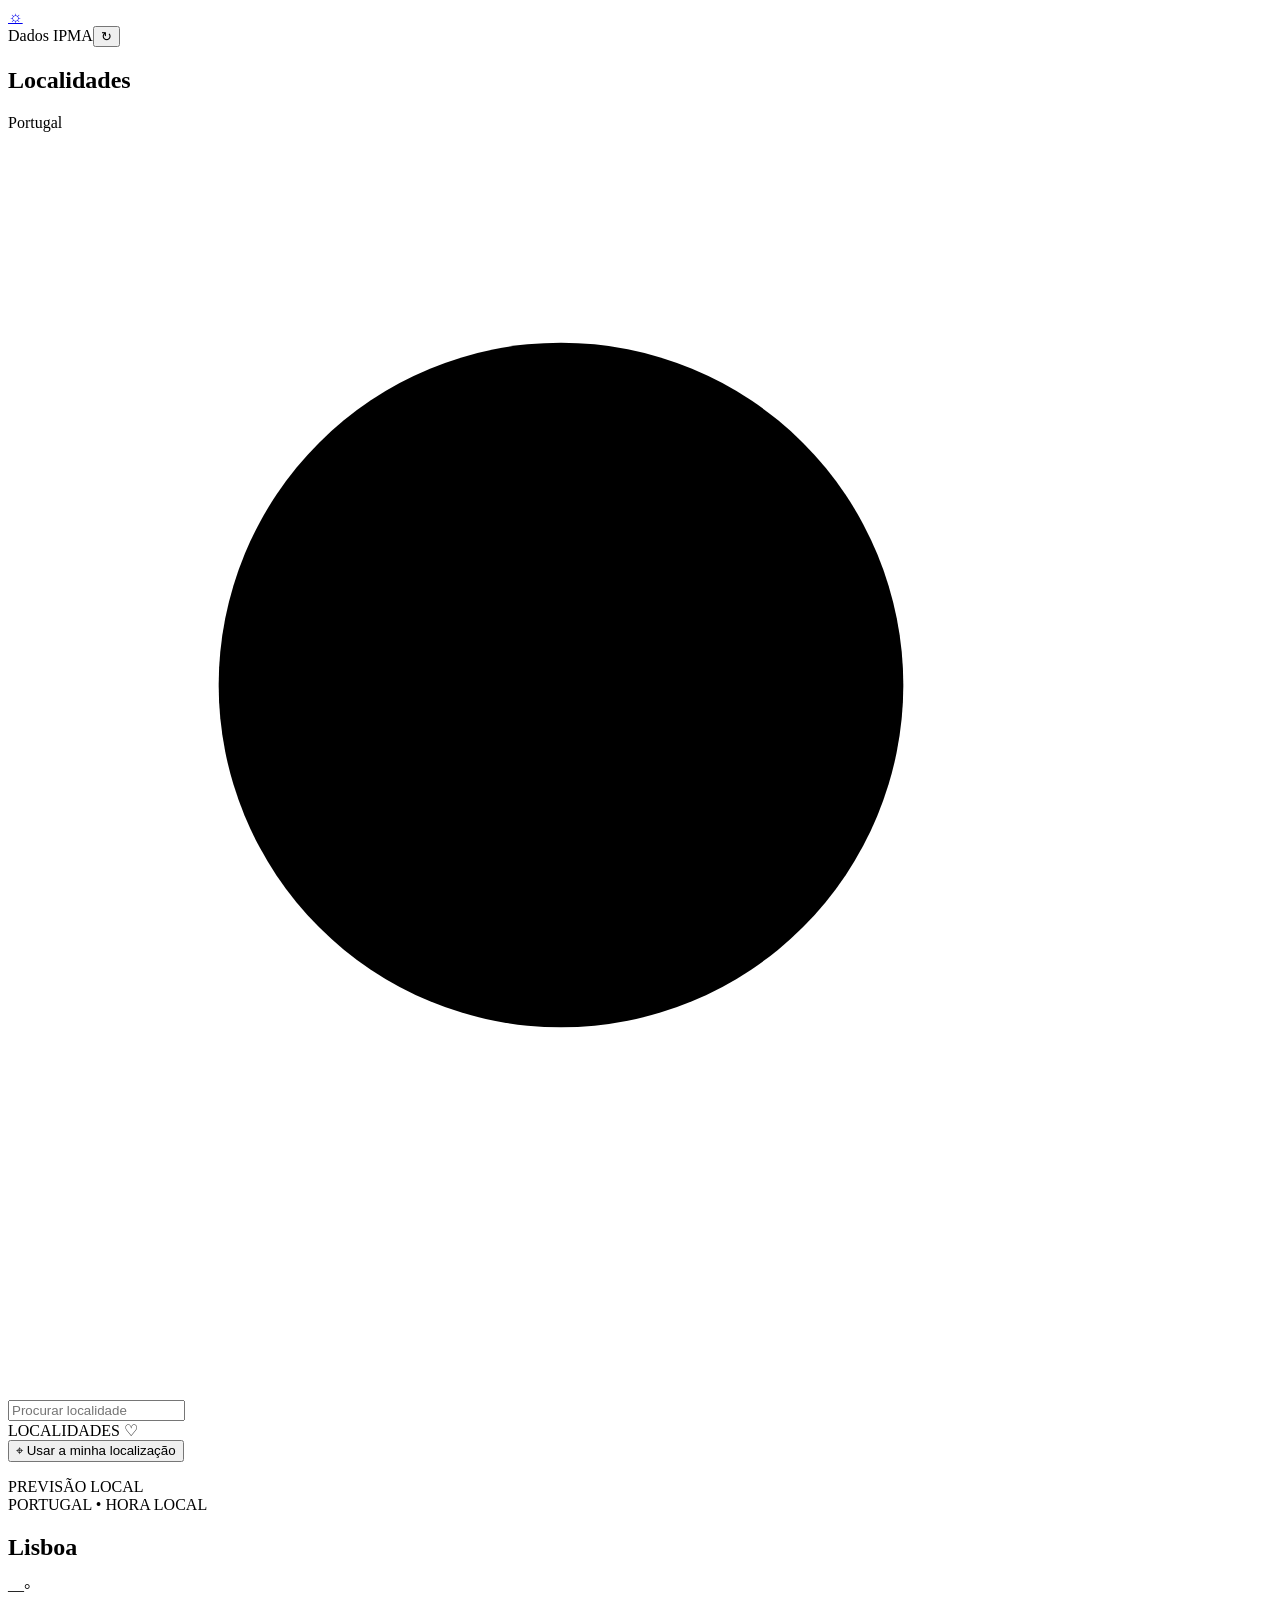
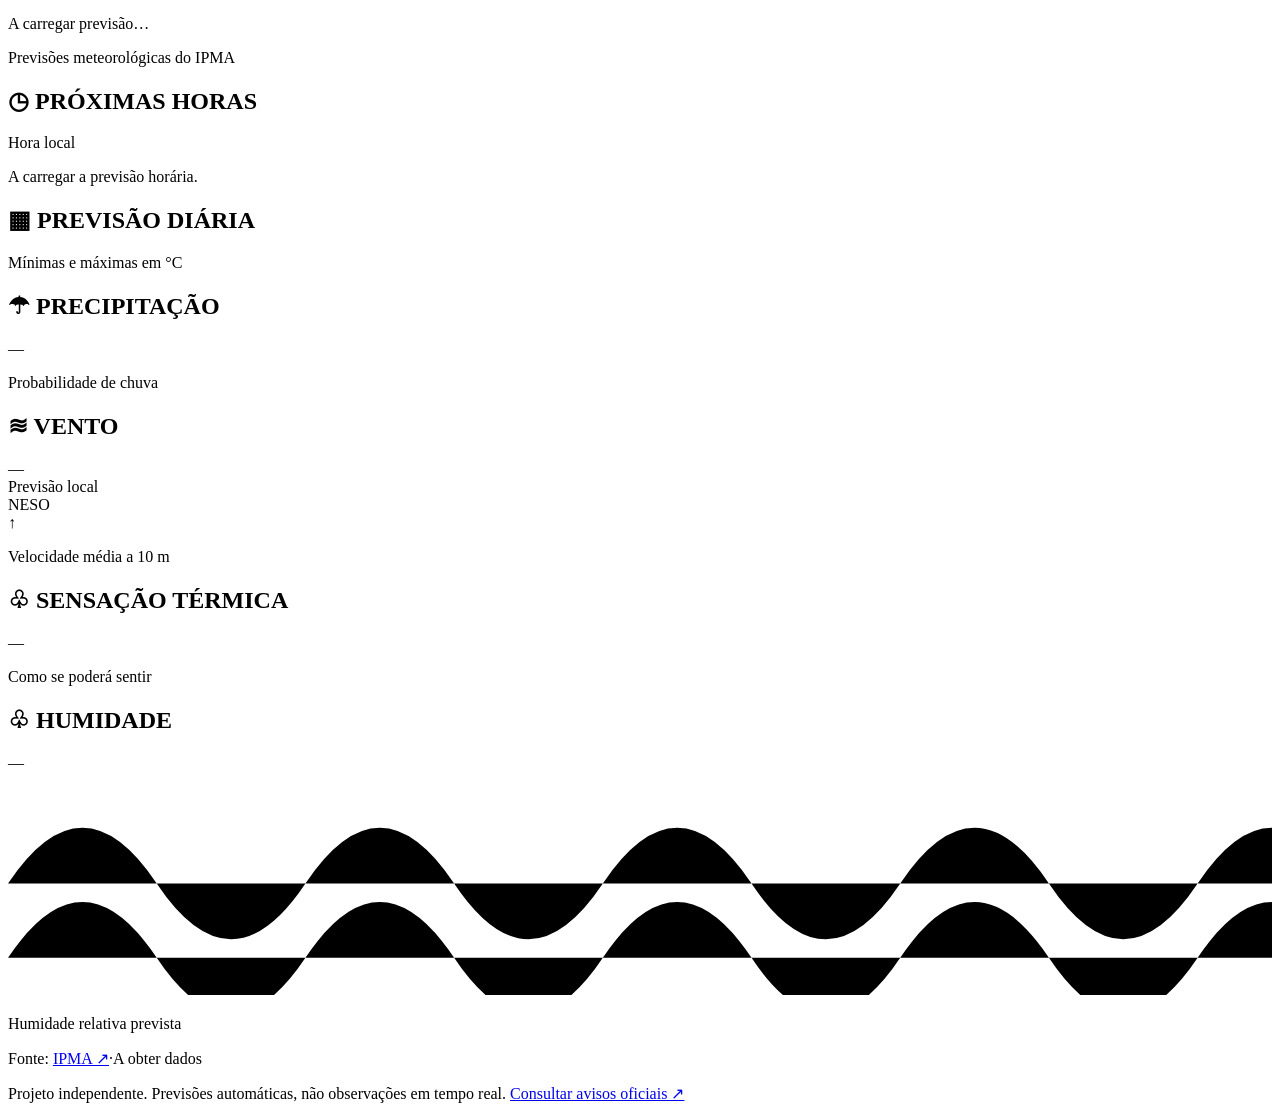
==== public/index.html @ 50a28785 "feat: publish IPMA liquid glass weather app" ====
<!doctype html>
<html lang="pt-PT">
<head><meta charset="utf-8"><meta name="viewport" content="width=device-width, initial-scale=1"><meta name="theme-color" content="#387aaa"><meta name="description" content="Previsões meteorológicas para Portugal com dados do IPMA."><title>Previsão IPMA</title><link rel="icon" href="data:image/svg+xml,%3Csvg xmlns='http://www.w3.org/2000/svg' viewBox='0 0 64 64'%3E%3Ctext y='52' font-size='52'%3E☀️%3C/text%3E%3C/svg%3E"><link rel="stylesheet" href="/style.css"><script src="/vendor/liquidGL.js" defer></script><script src="/app.js" defer></script></head>
<body>
<div class="sky-frame" aria-hidden="true"><div class="sky"><div class="sun-glow"></div><div class="cloud cloud-one"></div><div class="cloud cloud-two"></div><div class="horizon"></div></div></div>
<div class="app-shell">
<header class="topbar"><a class="brand" href="/" aria-label="Início"><span class="brand-sun" aria-hidden="true">☼</span></a><div class="top-actions"><span class="source-pill"><i></i> Dados IPMA</span><button id="refresh" class="icon-button" aria-label="Atualizar previsão" title="Atualizar previsão">↻</button></div></header>
<div class="layout">
<aside class="sidebar glass">
<div class="sidebar-heading"><h2>Localidades</h2><span>Portugal</span></div>
<label class="search"><svg viewBox="0 0 24 24" aria-hidden="true"><circle cx="10.5" cy="10.5" r="6.5"/><path d="m16 16 4.5 4.5"/></svg><input id="search" type="search" placeholder="Procurar localidade" aria-label="Procurar localidade" autocomplete="off"></label>
<div id="search-results" class="search-results" aria-label="Resultados da pesquisa" hidden></div>
<div class="locations-label">LOCALIDADES <span>♡</span></div><nav id="locations" aria-label="Localidades favoritas"></nav>
<button id="locate" class="locate-button"><span>⌖</span> Usar a minha localização</button><p id="location-message" class="small-note" role="status"></p>
</aside>
<main id="main" aria-busy="true">
<div class="main-top"><span id="date-label"></span><span class="forecast-badge">PREVISÃO LOCAL</span></div>
<section class="hero" aria-labelledby="city"><div class="place-eyebrow">PORTUGAL <span>•</span> <span id="local-clock">HORA LOCAL</span></div><h1 id="city">Lisboa</h1><div class="hero-temperature"><span id="hero-icon" aria-hidden="true"></span><span id="temperature">—</span><span class="degree">°</span></div><p id="condition">A carregar previsão…</p><p id="high-low">Previsões meteorológicas do IPMA</p><span id="forecast-time" class="hero-time"></span></section>
<div id="status" class="status glass" role="status" hidden></div>
<section class="hourly glass"><div class="card-heading"><h2><span>◷</span> PRÓXIMAS HORAS</h2><span id="hourly-caption">Hora local</span></div><p id="hourly-summary" class="hourly-summary">A carregar a previsão horária.</p><div id="hours" class="hours" tabindex="0" aria-label="Previsão por hora, deslize para ver mais"></div></section>
<div class="details-grid">
<section class="daily glass"><div class="card-heading"><h2><span>▦</span> PREVISÃO DIÁRIA</h2><span id="day-count"></span></div><div id="days" class="days" tabindex="0" aria-label="Previsão de dez dias, deslize para ver mais"></div><p class="card-footnote">Mínimas e máximas em °C</p></section>
<div class="metrics">
<section class="metric glass"><h2><span>☂</span> PRECIPITAÇÃO</h2><div class="metric-value" id="rain-value">—</div><div class="rain-decoration" aria-hidden="true"><i></i><i></i><i></i><i></i><i></i><i></i><i></i><i></i><i></i><i></i><i></i><i></i></div><p id="rain-note">Probabilidade de chuva</p></section>
<section class="metric glass wind-card"><h2><span>≋</span> VENTO</h2><div class="wind-content"><div><div class="metric-value" id="wind-value">—</div><span id="wind-direction">Previsão local</span></div><div class="compass" aria-hidden="true"><span class="north">N</span><span class="east">E</span><span class="south">S</span><span class="west">O</span><div id="wind-arrow">↑</div></div></div><p>Velocidade média a 10 m</p></section>
<section class="metric glass"><h2><span>♧</span> SENSAÇÃO TÉRMICA</h2><div class="metric-value" id="feels-value">—</div><div class="thermal-line" aria-hidden="true"><span></span></div><p id="feels-note">Como se poderá sentir</p></section>
<section class="metric glass"><h2><span>♧</span> HUMIDADE</h2><div class="metric-value" id="humidity-value">—</div><div class="humidity-decoration" aria-hidden="true"><svg viewBox="0 0 170 30"><path d="M0 15 Q10 0 20 15T40 15T60 15T80 15T100 15T120 15T140 15T160 15T180 15"/><path d="M0 25 Q10 10 20 25T40 25T60 25T80 25T100 25T120 25T140 25T160 25T180 25"/></svg></div><p>Humidade relativa prevista</p></section>
</div></div>
<footer><p>Fonte: <a href="https://www.ipma.pt/pt/otempo/prev.localidade.hora/" target="_blank" rel="noopener noreferrer">IPMA ↗</a><span class="footer-dot">·</span><span id="updated">A obter dados</span></p><p class="disclaimer">Projeto independente. Previsões automáticas, não observações em tempo real. <a href="https://www.ipma.pt/pt/otempo/prev-sam/" target="_blank" rel="noopener noreferrer">Consultar avisos oficiais ↗</a></p></footer>
</main></div></div>
</body></html>
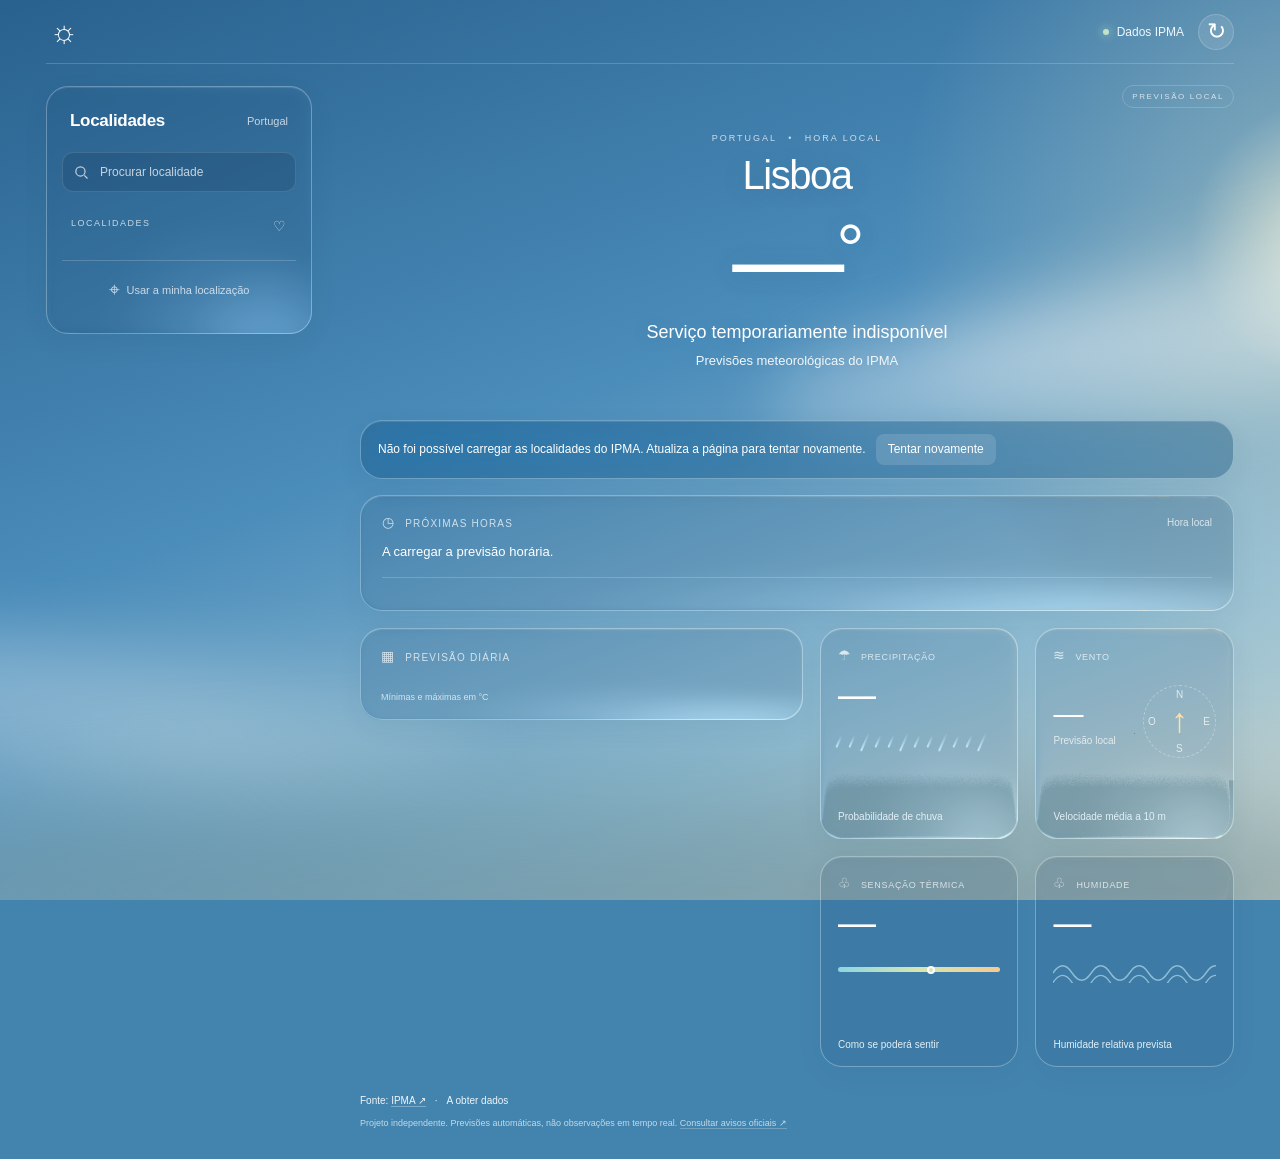
==== commit 1a6aa39f: "feat: deploy client-only app to GitHub Pages" ====
--- a/public/index.html
+++ b/public/index.html
@@ -1,10 +1,10 @@
 <!doctype html>
 <html lang="pt-PT">
-<head><meta charset="utf-8"><meta name="viewport" content="width=device-width, initial-scale=1"><meta name="theme-color" content="#387aaa"><meta name="description" content="Previsões meteorológicas para Portugal com dados do IPMA."><title>Previsão IPMA</title><link rel="icon" href="data:image/svg+xml,%3Csvg xmlns='http://www.w3.org/2000/svg' viewBox='0 0 64 64'%3E%3Ctext y='52' font-size='52'%3E☀️%3C/text%3E%3C/svg%3E"><link rel="stylesheet" href="/style.css"><script src="/vendor/liquidGL.js" defer></script><script src="/app.js" defer></script></head>
+<head><meta charset="utf-8"><meta name="viewport" content="width=device-width, initial-scale=1"><meta name="theme-color" content="#387aaa"><meta name="description" content="Previsões meteorológicas para Portugal com dados do IPMA."><meta name="referrer" content="no-referrer"><meta http-equiv="Content-Security-Policy" content="default-src 'self'; script-src 'self'; style-src 'self' 'unsafe-inline'; img-src 'self' data: blob:; connect-src https://api.ipma.pt; font-src 'self'; worker-src 'self' blob:; object-src 'none'; base-uri 'none'; form-action 'none'"><title>Previsão IPMA</title><link rel="icon" href="data:image/svg+xml,%3Csvg xmlns='http://www.w3.org/2000/svg' viewBox='0 0 64 64'%3E%3Ctext y='52' font-size='52'%3E☀️%3C/text%3E%3C/svg%3E"><link rel="stylesheet" href="./style.css"><script src="./vendor/liquidGL.js" defer></script><script src="./app.js" defer></script></head>
 <body>
 <div class="sky-frame" aria-hidden="true"><div class="sky"><div class="sun-glow"></div><div class="cloud cloud-one"></div><div class="cloud cloud-two"></div><div class="horizon"></div></div></div>
 <div class="app-shell">
-<header class="topbar"><a class="brand" href="/" aria-label="Início"><span class="brand-sun" aria-hidden="true">☼</span></a><div class="top-actions"><span class="source-pill"><i></i> Dados IPMA</span><button id="refresh" class="icon-button" aria-label="Atualizar previsão" title="Atualizar previsão">↻</button></div></header>
+<header class="topbar"><a class="brand" href="./" aria-label="Início"><span class="brand-sun" aria-hidden="true">☼</span></a><div class="top-actions"><span class="source-pill"><i></i> Dados IPMA</span><button id="refresh" class="icon-button" aria-label="Atualizar previsão" title="Atualizar previsão">↻</button></div></header>
 <div class="layout">
 <aside class="sidebar glass">
 <div class="sidebar-heading"><h2>Localidades</h2><span>Portugal</span></div>
@@ -17,9 +17,9 @@
 <div class="main-top"><span id="date-label"></span><span class="forecast-badge">PREVISÃO LOCAL</span></div>
 <section class="hero" aria-labelledby="city"><div class="place-eyebrow">PORTUGAL <span>•</span> <span id="local-clock">HORA LOCAL</span></div><h1 id="city">Lisboa</h1><div class="hero-temperature"><span id="hero-icon" aria-hidden="true"></span><span id="temperature">—</span><span class="degree">°</span></div><p id="condition">A carregar previsão…</p><p id="high-low">Previsões meteorológicas do IPMA</p><span id="forecast-time" class="hero-time"></span></section>
 <div id="status" class="status glass" role="status" hidden></div>
-<section class="hourly glass"><div class="card-heading"><h2><span>◷</span> PRÓXIMAS HORAS</h2><span id="hourly-caption">Hora local</span></div><p id="hourly-summary" class="hourly-summary">A carregar a previsão horária.</p><div id="hours" class="hours" tabindex="0" aria-label="Previsão por hora, deslize para ver mais"></div></section>
+<section class="hourly glass"><div class="card-heading"><h2><span>◷</span> PRÓXIMAS HORAS</h2><span id="hourly-caption">Hora local</span></div><p id="hourly-summary" class="hourly-summary">A carregar a previsão horária.</p><div id="hours" class="hours" role="region" tabindex="0" aria-label="Previsão por hora, deslize para ver mais"></div></section>
 <div class="details-grid">
-<section class="daily glass"><div class="card-heading"><h2><span>▦</span> PREVISÃO DIÁRIA</h2><span id="day-count"></span></div><div id="days" class="days" tabindex="0" aria-label="Previsão de dez dias, deslize para ver mais"></div><p class="card-footnote">Mínimas e máximas em °C</p></section>
+<section class="daily glass"><div class="card-heading"><h2><span>▦</span> PREVISÃO DIÁRIA</h2><span id="day-count"></span></div><div id="days" class="days" role="region" tabindex="0" aria-label="Previsão de dez dias, deslize para ver mais"></div><p class="card-footnote">Mínimas e máximas em °C</p></section>
 <div class="metrics">
 <section class="metric glass"><h2><span>☂</span> PRECIPITAÇÃO</h2><div class="metric-value" id="rain-value">—</div><div class="rain-decoration" aria-hidden="true"><i></i><i></i><i></i><i></i><i></i><i></i><i></i><i></i><i></i><i></i><i></i><i></i></div><p id="rain-note">Probabilidade de chuva</p></section>
 <section class="metric glass wind-card"><h2><span>≋</span> VENTO</h2><div class="wind-content"><div><div class="metric-value" id="wind-value">—</div><span id="wind-direction">Previsão local</span></div><div class="compass" aria-hidden="true"><span class="north">N</span><span class="east">E</span><span class="south">S</span><span class="west">O</span><div id="wind-arrow">↑</div></div></div><p>Velocidade média a 10 m</p></section>
--- a/public/style.css
+++ b/public/style.css
@@ -0,0 +1,8 @@
+:root{font-family:-apple-system,BlinkMacSystemFont,"Segoe UI",sans-serif;color:#fff;font-synthesis:none;font-weight:400;--muted:rgba(255,255,255,.73);--line:rgba(255,255,255,.18);--glass:rgba(27,83,123,.29)}*{box-sizing:border-box}body{margin:0;min-width:320px;background:#4384af;min-height:100vh}button,input,a{-webkit-tap-highlight-color:transparent}button,input{font:inherit}button,a{touch-action:manipulation}button{color:inherit;cursor:pointer}a{color:inherit;text-decoration:none}button:focus-visible,a:focus-visible,input:focus-visible,.hours:focus-visible{outline:3px solid #ffe4a6;outline-offset:4px}button{border:0}button:disabled{opacity:.5;cursor:wait}.sky-frame{position:fixed;inset:0;z-index:0;overflow:hidden;pointer-events:none}.sky{position:absolute;inset:0;overflow:hidden;background:linear-gradient(160deg,#29618e 0%,#4a8cba 44%,#92bed3 76%,#d4d8cb 100%)}.sun-glow{position:absolute;left:65%;top:-260px;width:1000px;height:1000px;border-radius:50%;background:radial-gradient(circle,rgba(255,247,214,.8) 0%,rgba(255,235,190,.24) 20%,transparent 62%)}.cloud{position:absolute;filter:blur(30px);opacity:.48;width:850px;height:210px;border-radius:50%;background:radial-gradient(ellipse at 30% 50%,#fff 0%,transparent 52%),radial-gradient(ellipse at 65% 65%,#eef4ee 0%,transparent 62%);transform:rotate(-12deg)}.cloud-one{top:24%;right:-330px}.cloud-two{top:65%;left:-370px;opacity:.3;transform:rotate(6deg)}.horizon{position:absolute;bottom:-100px;width:130%;left:-15%;height:220px;border-radius:50%;background:linear-gradient(#658d98,#436c81);filter:blur(55px);opacity:.5}.app-shell{max-width:1490px;margin:auto;padding:0 46px}.topbar{height:64px;display:flex;align-items:center;justify-content:space-between;border-bottom:1px solid var(--line)}.brand{display:flex;align-items:center;justify-content:center;width:36px;height:36px;border-radius:50%}.brand:hover{background:rgba(255,255,255,.08)}.brand-sun{font-size:31px;font-weight:300;line-height:1}.top-actions{display:flex;gap:14px;align-items:center}.source-pill{display:flex;align-items:center;gap:8px;font-size:12px;color:#edf7ff}.source-pill i{width:6px;height:6px;background:#bfe4ca;border-radius:50%;box-shadow:0 0 10px #bce4ca}.icon-button{background:rgba(255,255,255,.1);border:1px solid var(--line);border-radius:50%;width:36px;height:36px;font-size:23px}.layout{display:grid;grid-template-columns:266px minmax(0,1fr);gap:48px;padding-top:22px}.glass{background:var(--glass);backdrop-filter:blur(25px) saturate(135%);-webkit-backdrop-filter:blur(25px) saturate(135%);border:1px solid rgba(255,255,255,.27);box-shadow:inset 0 1px 0 rgba(255,255,255,.13),0 8px 28px rgba(15,51,77,.055);border-radius:22px}.sidebar{align-self:start;padding:24px 15px 22px;background:rgba(37,84,118,.24);position:sticky;top:18px}.sidebar-heading{padding:0 8px;display:flex;justify-content:space-between;align-items:center;margin-bottom:21px}.sidebar-heading h2{font-size:17px;margin:0;letter-spacing:-.3px}.sidebar-heading>span{font-size:11px;color:var(--muted)}.search{height:40px;display:flex;align-items:center;gap:8px;border-radius:11px;background:rgba(14,47,74,.19);border:1px solid rgba(255,255,255,.12);padding:0 10px}.search svg{width:17px;fill:none;stroke:var(--muted);stroke-width:1.7;flex-shrink:0}.search input{background:transparent;border:0;color:white;min-width:0;width:100%;font-size:12px;outline-offset:1px}.search input::placeholder{color:var(--muted)}.locations-label{font-size:9px;letter-spacing:1.5px;color:var(--muted);display:flex;justify-content:space-between;padding:26px 9px 12px}.locations-label span{font-size:14px}.city-button{position:relative;width:100%;text-align:left;padding:16px 14px;border:1px solid transparent;background:transparent;border-radius:14px;display:grid;grid-template-columns:1fr auto;gap:5px;margin-bottom:6px;transition:background .2s}.city-button:hover{background:rgba(255,255,255,.08)}.city-button.active{background:linear-gradient(130deg,rgba(255,255,255,.21),rgba(255,255,255,.07));border-color:rgba(255,255,255,.29);box-shadow:0 3px 12px #153b5510}.city-button strong{font-size:16px;font-weight:500}.city-button small{font-size:10px;color:var(--muted)}.city-button .city-temp{font-size:26px;font-weight:300;grid-column:2;grid-row:1/3;align-self:center}.city-button .city-meta{grid-column:1;line-height:1.5}.locate-button{display:flex;gap:7px;align-items:center;justify-content:center;background:transparent;width:100%;padding:18px 0 10px;font-size:11px;color:var(--muted);border-top:1px solid var(--line);margin-top:14px}.locate-button span{font-size:19px}.small-note{font-size:11px;line-height:1.5;padding:0 7px}.small-note:empty{display:none}.sidebar-bottom{border-top:1px solid var(--line);padding:30px 8px 4px;margin-top:17px}.little-sun{font-size:30px;color:#ffdf9b}.sidebar-bottom p{font-size:17px;line-height:1.65;font-weight:300;margin:12px 0 22px}.sidebar-bottom>span:last-child{font-size:8px;letter-spacing:1.7px;color:var(--muted)}main{min-width:0}.main-top{display:flex;justify-content:space-between;align-items:center;font-size:11px;color:var(--muted);height:21px}.main-top:first-letter{text-transform:uppercase}.forecast-badge{font-size:8px;letter-spacing:1.6px;border:1px solid var(--line);padding:6px 9px;border-radius:20px}.hero{text-align:center;padding:26px 0 29px;text-shadow:0 2px 24px #254c6430}.place-eyebrow{font-size:9px;letter-spacing:2px;color:var(--muted)}.place-eyebrow>span:first-child{margin:0 7px}.hero h1{font-size:40px;font-weight:400;letter-spacing:-1.5px;margin:10px 0 0}.hero-temperature{display:flex;justify-content:center;align-items:center;height:120px;font-size:112px;font-weight:200;letter-spacing:-8px}.hero-temperature .degree{align-self:flex-start;margin-top:11px;font-size:71px;font-weight:200;letter-spacing:-3px}.hero-temperature .weather-icon{width:68px;height:68px;margin:16px 16px 0 0;filter:drop-shadow(0 3px 12px #ffdd9940)}.hero p{margin:4px 0;font-size:18px;font-weight:400}.hero #high-low{font-size:13px;color:#f0f6fa;margin-top:10px}.hero-time{display:block;min-height:13px;font-size:10px;color:var(--muted);margin-top:10px}.card-heading{display:flex;justify-content:space-between;align-items:center;gap:10px}.card-heading h2,.metric h2{font-size:10px;letter-spacing:1.2px;font-weight:500;color:var(--muted);margin:0}.card-heading h2>span,.metric h2>span{font-size:14px;margin-right:6px}.card-heading>span{font-size:10px;color:var(--muted)}.hourly{padding:18px 21px 15px}.hourly-summary{font-size:13px;margin:12px 0 4px;padding-bottom:15px;border-bottom:1px solid var(--line);line-height:1.5}.hours{display:flex;overflow-x:auto;scrollbar-width:thin;scrollbar-color:#ffffff30 transparent;gap:5px;padding-top:9px;padding-bottom:4px}.hour{min-width:65px;text-align:center;padding:6px 4px;border-radius:15px;display:flex;flex-direction:column;align-items:center;gap:8px}.hour:first-child{background:rgba(255,255,255,.1)}.hour .time{font-size:11px;color:#e1eff6}.weather-icon{width:30px;height:30px;overflow:visible}.hour .temp{font-size:19px;letter-spacing:-.5px}.hour .rain{font-size:9px;color:#c6eaff}.details-grid{display:grid;grid-template-columns:1.07fr 1fr;gap:17px;margin-top:17px}.daily{padding:19px 20px 10px}.days{margin-top:14px}.day{display:grid;grid-template-columns:48px 35px 27px 1fr 27px;align-items:center;gap:9px;padding:13px 0;border-bottom:1px solid var(--line);font-size:12px;min-height:62px}.day:last-child{border:0}.day-icon{display:flex;flex-direction:column;align-items:center;gap:2px}.day-icon .weather-icon{height:23px;width:23px}.day-icon small{font-size:8px;color:#c6eaff}.day .low{color:var(--muted);text-align:right}.day .high{text-align:right}.range{height:5px;border-radius:10px;background:rgba(15,54,82,.2);position:relative;overflow:hidden}.range span{position:absolute;height:100%;border-radius:10px;background:linear-gradient(90deg,#a6ded4,#eae19b,#f3bb77)}.card-footnote{font-size:9px;color:var(--muted);margin:14px 0 7px}.metrics{display:grid;grid-template-columns:1fr 1fr;gap:17px}.metric{padding:18px 17px 14px;min-height:171px;display:flex;flex-direction:column;overflow:hidden}.metric h2{font-size:9px;letter-spacing:.7px;white-space:nowrap}.metric-value{font-size:38px;font-weight:300;letter-spacing:-1px;margin-top:12px;line-height:1.1}.metric-value small{font-size:14px;letter-spacing:0}.metric p{font-size:10px;line-height:1.5;margin:auto 0 0;padding-top:12px;color:#e2eff6}.rain-decoration{height:23px;display:flex;align-items:center;gap:11px;margin-top:14px}.rain-decoration i{height:13px;width:2px;border-radius:2px;background:linear-gradient(transparent,#c2e7fb);transform:rotate(24deg)}.rain-decoration i:nth-child(3n){height:20px}.wind-content{display:flex;align-items:center;justify-content:space-between;gap:5px;flex:1}.wind-content .metric-value{font-size:30px}.wind-content>div>span{font-size:10px;color:var(--muted)}.compass{position:relative;width:73px;height:73px;flex-shrink:0;border:1px dashed #ffffff55;border-radius:50%;margin-top:10px}.compass span{position:absolute;font-size:8px;color:var(--muted)}.north{top:3px;left:32px}.south{bottom:3px;left:32px}.east{right:5px;top:30px}.west{left:4px;top:30px}#wind-arrow{position:absolute;inset:13px;text-align:center;font-size:34px;line-height:43px;color:#ffe2a6}.thermal-line{height:5px;border-radius:4px;background:linear-gradient(90deg,#8ed5e2,#d7e6b1,#f4ca92);margin-top:23px;position:relative}.thermal-line span{position:absolute;left:55%;width:8px;height:8px;border:2px solid white;border-radius:50%;top:-1.5px;background:#d9e5b5}.humidity-decoration{height:25px;margin-top:14px;overflow:hidden}.humidity-decoration svg{width:100%;height:30px;fill:none;stroke:#c4e8f3;stroke-width:1.5;opacity:.6}footer{padding:25px 0 28px;display:flex;justify-content:space-between;flex-wrap:wrap;gap:5px;color:#edf6fa;font-size:10px}footer p{margin:0;line-height:1.8}.footer-mark{font-size:16px;margin-right:6px}.footer-dot{margin:0 9px}footer a{border-bottom:1px solid #ffffff50}.disclaimer{width:100%;font-size:9px;opacity:.75}.status{padding:13px 17px;margin-bottom:16px;font-size:12px;line-height:1.6}.status button{background:#ffffff22;border-radius:8px;padding:6px 12px;margin-left:10px}.search-results{max-height:280px;overflow:auto;border-bottom:1px solid var(--line);padding:8px 0}.search-result{display:block;width:100%;text-align:left;background:transparent;padding:10px;border-radius:8px;font-size:13px}.search-result:hover{background:#ffffff22}.empty{font-size:12px;padding:12px;color:var(--muted)}[hidden]{display:none!important}.night .sky{background:linear-gradient(155deg,#122942,#284e72 55%,#6b8196)}.night .sun-glow{opacity:.15}.night{--glass:rgba(17,38,63,.35)}@media(min-width:1450px){.layout{gap:58px}.hero{padding-top:36px;padding-bottom:38px}.hero-temperature{height:138px;font-size:126px}.hero h1{font-size:44px}.hour{min-width:74px}.metric{min-height:185px}}@media(max-width:1150px){.app-shell{padding:0 28px}.layout{grid-template-columns:225px 1fr;gap:25px}.details-grid{grid-template-columns:1fr}.metrics{grid-template-columns:repeat(4,1fr);gap:12px}.metric{padding:15px 12px;min-height:165px}.metric h2{font-size:8px;letter-spacing:0}.wind-content{flex-direction:column;align-items:start}.wind-content .compass{display:none}.day{grid-template-columns:65px 50px 35px 1fr 35px}.sidebar{padding:22px 12px}.hero{padding:24px 0}.metric-value{font-size:32px}}@media(max-width:850px){.layout{grid-template-columns:1fr;padding-top:16px;gap:22px}.sidebar{position:relative;top:0;padding:14px;border-radius:19px}.sidebar-heading,.locations-label,.sidebar-bottom,.locate-button{display:none}.search{max-width:none}#locations{display:flex;gap:6px;margin-top:11px;overflow:auto}.city-button{flex:1;min-width:115px;padding:11px;margin:0}.city-button strong{font-size:13px}.city-button .city-temp{font-size:23px}.city-meta{font-size:9px!important}.topbar{height:58px}.app-shell{max-width:720px}.main-top{padding:0 3px}.details-grid{grid-template-columns:1fr 1fr}.metrics{grid-template-columns:1fr 1fr}.metric{min-height:164px}.day{grid-template-columns:39px 26px 24px 1fr 24px;gap:6px}.daily{padding:18px 14px 10px}.hero{padding-top:22px}.hero h1{font-size:37px}.hero-temperature{font-size:103px}.hero-temperature .degree{font-size:67px}.hero-temperature .weather-icon{width:56px;height:56px}.metric-value{font-size:34px}}@media(max-width:560px){.app-shell{padding:0 16px}.brand{width:32px;height:32px}.brand-sun{font-size:29px}.source-pill{font-size:10px}.top-actions{gap:10px}.details-grid{grid-template-columns:1fr}.metrics{gap:12px}.metric{padding:17px;min-height:175px}.metric h2{font-size:10px}.wind-content{flex-direction:row;align-items:center}.wind-content .compass{display:block}.hourly{padding:17px 15px 12px}.hour{min-width:61px}.day{grid-template-columns:60px 40px 30px 1fr 30px;gap:12px;padding:11px 0;min-height:56px}.daily{padding:18px}.hero h1{font-size:35px}.hero{padding-bottom:26px}.hero-temperature{height:113px}.main-top{font-size:10px}.forecast-badge{font-size:7px}.sidebar{padding:11px}.city-button{min-width:110px}.city-button .city-meta{max-width:70px;overflow:hidden;text-overflow:ellipsis;white-space:nowrap}.layout{gap:18px}footer{display:block;padding-top:22px}footer p{margin-bottom:5px}.disclaimer{font-size:9px}.source-pill i{width:5px;height:5px}}@media(prefers-reduced-motion:reduce){*{scroll-behavior:auto!important;transition:none!important}}@media(prefers-reduced-transparency:reduce){.glass{background:#376888;backdrop-filter:none}}
+/* liquidGL shares one GPU canvas behind all the glass panes. */
+body{position:relative}.sky{position:absolute;z-index:0;min-height:100%;pointer-events:none}.topbar,.main-top,.hero,footer{position:relative;z-index:3}.glass{position:relative;z-index:3}.sidebar{position:sticky}.glass>*{position:relative;pointer-events:auto}.glass::before{content:"";position:absolute;inset:0;border-radius:inherit;background:rgba(23,66,98,.13);z-index:-1;pointer-events:none}.hours{pointer-events:auto!important}.app-shell{position:relative}.search-results{z-index:5}@media(max-width:850px){.sidebar{position:relative}}
+/* Keep the ten-day list compact without stretching the four detail cards. */
+.days{max-height:363px;overflow-y:auto;scrollbar-width:thin;scrollbar-color:#ffffff55 transparent;padding-right:5px}.metrics{align-content:start}.metric{min-height:211px}.daily{align-self:start}.wind-content{flex:0;margin-top:12px}.day{min-height:56px;padding:10px 0}@media(max-width:1150px) and (min-width:851px){.metric{min-height:180px}}@media(max-width:560px){.metric{min-height:180px}.days{max-height:340px}}
+.sidebar{min-width:0}@media(max-width:850px){.layout{grid-template-columns:minmax(0,1fr)}#locations{min-width:0}.days:focus-visible{outline:2px solid #ffe4a6;outline-offset:3px}}
+/* On phones, center the temperature independently and float its icon to the left. */
+@media(max-width:560px){.hero-temperature{position:relative}.hero-temperature #hero-icon{position:absolute;left:calc(50% - 108px);top:50%;transform:translate(-50%,-50%)}.hero-temperature .weather-icon{margin:0}}
